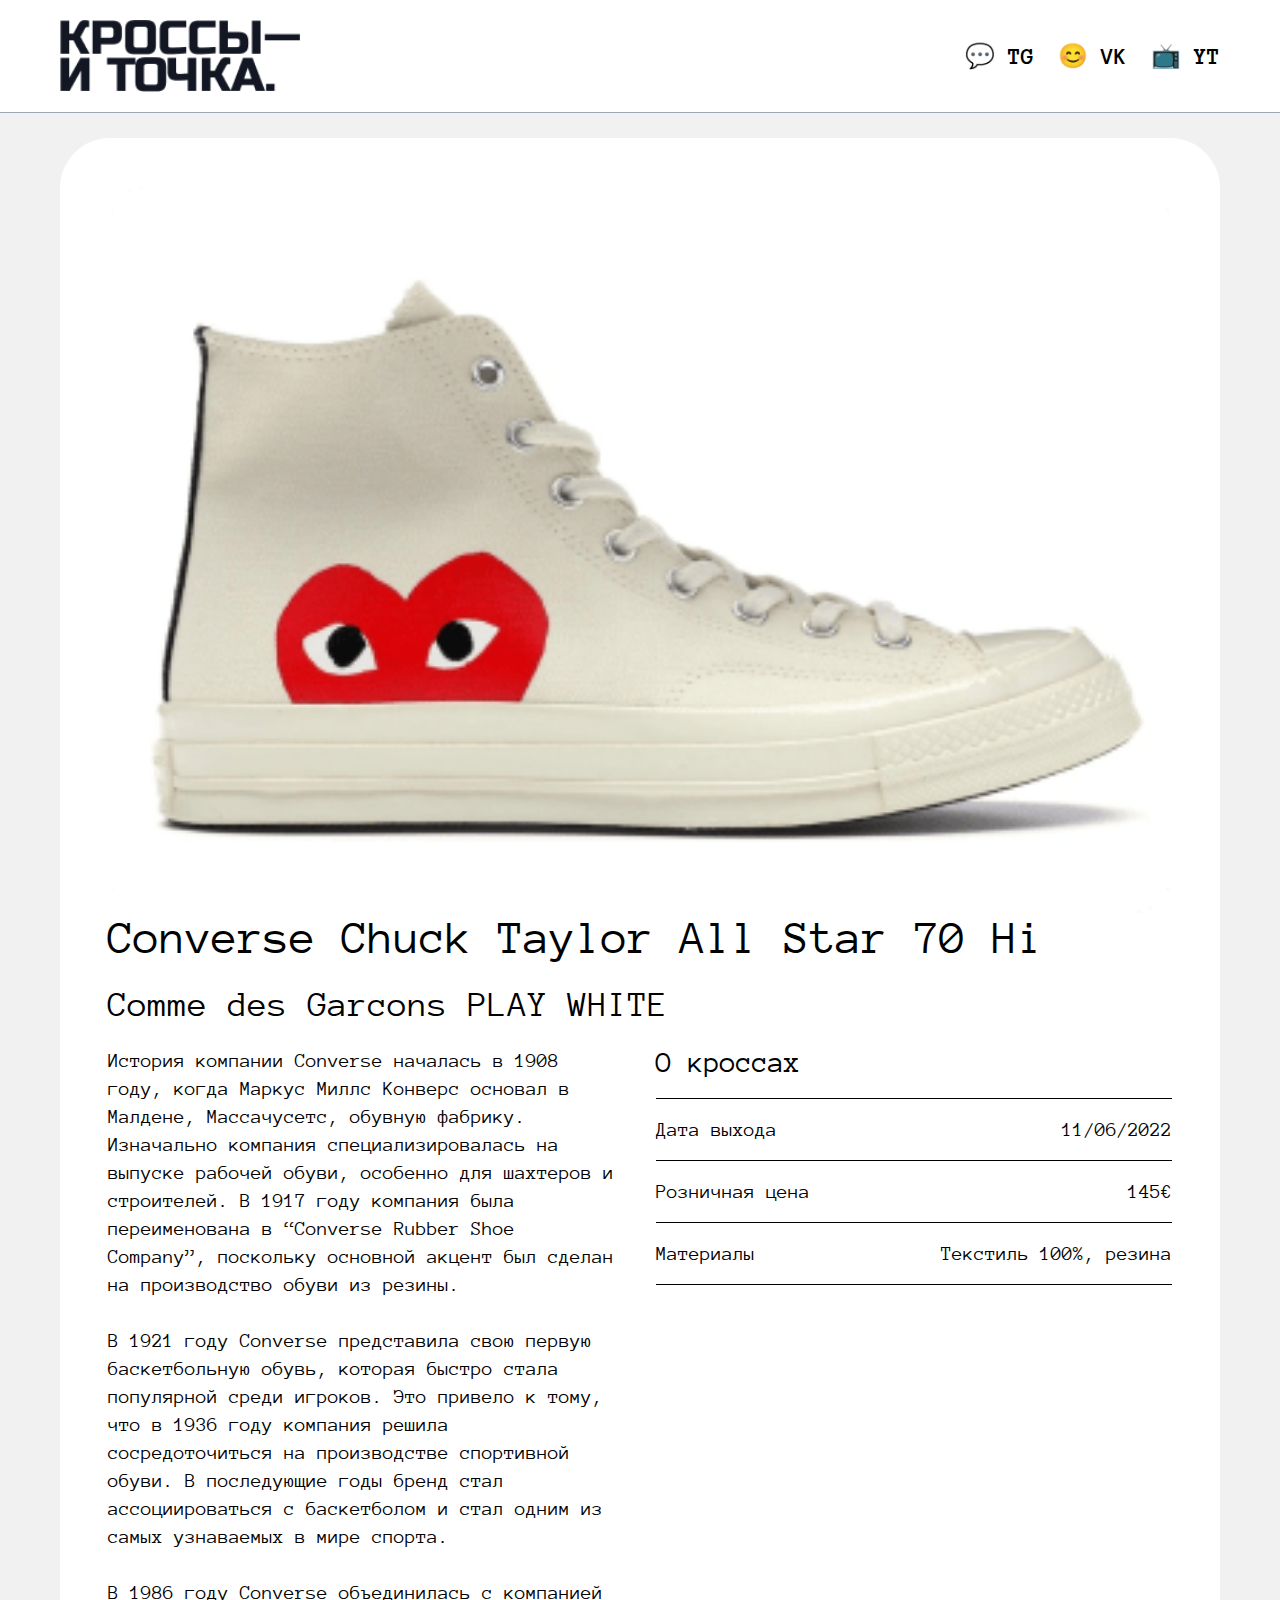
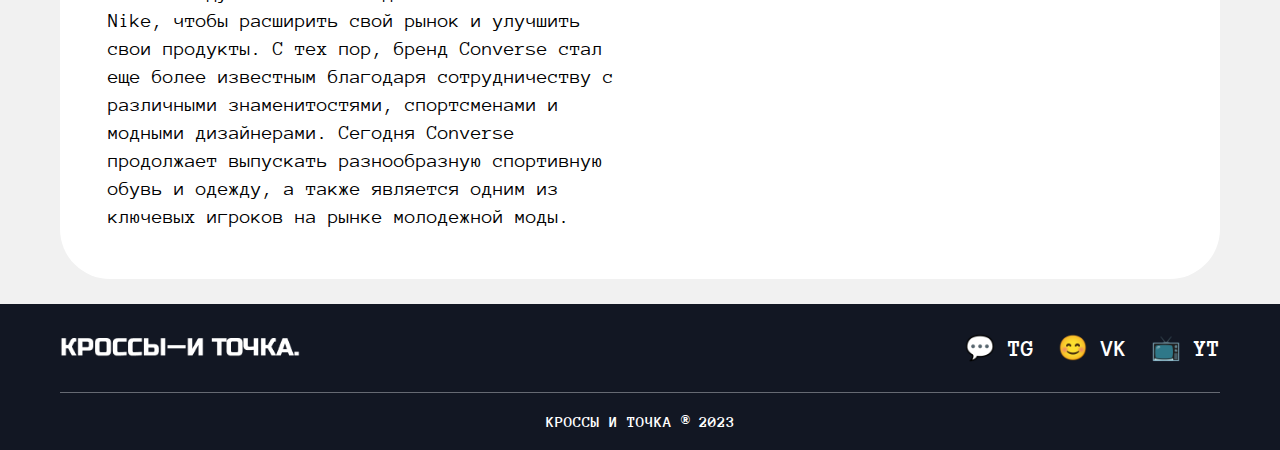
==== Pages/Sneaker_pages/ConverseWh/ConverseWH.html @ 1a1ba075 "all done except adaptive" ====
<!DOCTYPE html>
<html lang="ru">
	<head>
		<meta charset="UTF-8" />
		<meta name="viewport" content="width=device-width, initial-scale=1.0" />
		<title>Кроссы и точка</title>
		<link rel="stylesheet" href="../../../style.css" />
		<link rel="stylesheet" href="../Sneaker_pages.css" />
		<link rel="preconnect" href="https://fonts.googleapis.com" />
		<link rel="preconnect" href="https://fonts.gstatic.com" crossorigin />
		<link
			href="https://fonts.googleapis.com/css2?family=Anonymous+Pro:wght@400;700&family=Russo+One&display=swap"
			rel="stylesheet"
		/>
	</head>
	<body>
		<header class="header">
			<div class="header-container">
				<a href="../../../index.html">
					<img
						loading="lazy"
						class="logo"
						src="../../../public/images/logoBL.png"
						alt="Logo"
					/>
				</a>
				<nav>
					<ul class="links">
						<li class="link"><a href="#">💬 TG</a></li>
						<li class="link"><a href="#">😊 VK</a></li>
						<li class="link"><a href="#">📺 YT</a></li>
					</ul>
				</nav>
			</div>
		</header>
		<main class="main">
			<div class="main-wrapper sneaker_info">
				<img src="../../../public/images/converse.png" alt="Nike Dunk Low" />
				<h1>Converse Chuck Taylor All Star 70 Hi</h1>
				<h2>Comme des Garcons PLAY WHITE</h2>
				<div class="description">
					<p>
						История компании Converse началась в 1908 году, когда Маркус Миллс Конверс
						основал в Малдене, Массачусетс, обувную фабрику. Изначально компания
						специализировалась на выпуске рабочей обуви, особенно для шахтеров и
						строителей. В 1917 году компания была переименована в “Converse Rubber Shoe
						Company”, поскольку основной акцент был сделан на производство обуви из
						резины.
					</p>
					<p>
						В 1921 году Converse представила свою первую баскетбольную обувь, которая
						быстро стала популярной среди игроков. Это привело к тому, что в 1936 году
						компания решила сосредоточиться на производстве спортивной обуви. В
						последующие годы бренд стал ассоциироваться с баскетболом и стал одним из
						самых узнаваемых в мире спорта.
					</p>
					<p>
						В 1986 году Converse объединилась с компанией Nike, чтобы расширить свой
						рынок и улучшить свои продукты. С тех пор, бренд Converse стал еще более
						известным благодаря сотрудничеству с различными знаменитостями, спортсменами
						и модными дизайнерами. Сегодня Converse продолжает выпускать разнообразную
						спортивную обувь и одежду, а также является одним из ключевых игроков на
						рынке молодежной моды.
					</p>
				</div>
				<div class="sneaker_data">
					<h3>О кроссах</h3>
					<div class="characteristic">
						<p>Дата выхода</p>
						<p>11/06/2022</p>
					</div>
					<div class="characteristic">
						<p>Розничная цена</p>
						<p>145€</p>
					</div>
					<div class="characteristic">
						<p>Материалы</p>
						<p>Текстиль 100%, резина</p>
					</div>
				</div>
			</div>
		</main>
		<footer class="footer">
			<div class="footer-container">
				<div class="info">
					<a href="../../../index.html">
						<img
							loading="lazy"
							class="logo"
							src="../../../public/images/logoWH.png"
							alt="Logo"
						/>
					</a>
					<nav>
						<ul class="links">
							<li class="link"><a href="#">💬 TG</a></li>
							<li class="link"><a href="#">😊 VK</a></li>
							<li class="link"><a href="#">📺 YT</a></li>
						</ul>
					</nav>
				</div>
				<div class="law-info">
					<h3 class="lawInfo">КРОССЫ И ТОЧКА ® 2023</h3>
				</div>
			</div>
		</footer>
	</body>
</html>
---- style.css ----
*, *::after, *::before {
	margin: 0;
	padding: 0;
	box-sizing: border-box;
	font-family: 'Anonymous Pro', monospace;
}

:root {
	--bg-color: #f1f1f1;
	--footer-color: #121723;
	--screen-size: 100%;
	--transition: 1.5s cubic-bezier(0,.59,.81,.98)
}

img {
	display: block;
}

a {
	color: inherit;
	text-decoration: none;
}


li {
	list-style-type: none;
}

body {
	height: 100%;
	background-color: var(--bg-color);
}

header {
	background-color: white;
	padding: 20px 0px;
	margin-bottom: 25px;
	width: 100vw;
	border-bottom: 1px solid #a1a6b4;
}

.header-container {
	margin: 0 auto;
	display: flex;
	justify-content: space-between;
	align-items: center;
	max-width: 1160px;
}

header .links {
	display: flex;
	gap: 24px;
}

.header .link:hover {
	opacity: 0.6;
}

.link {
	font-weight: bold;
	font-size: 24px;
}

.logo {
	cursor: pointer;
	width: 240px;
}

.main h2 {
	font-family: 'Anonymous Pro', monospace;
    font-size: 48px;
	margin-bottom: 25px;
}

.main-wrapper {
	margin: 0 auto;
	max-width: 1160px;
}

.main-container {
	display: grid;
	grid-template-columns: repeat(3, 1fr);
	gap: 24px;
}

.sneaker {
	display: flex;
	flex-direction: column;
	align-items: center;
	background-color: white;
	border-radius: 12px;
	width: 371px;
	height: 100%;
	transition: transform var(--transition);
}

.sneaker:hover {
	cursor: pointer;
	box-shadow: 0px 0px 40px 15px rgba(34, 60, 80, 0.2);
	transform-style: preserve-3d;
	transform: translateZ(-55px) scale(1.05);
	will-change: transform;
}

.sneaker img {
	width: inherit;
	margin-bottom: 32px;
}

.sneaker .text {
	width: 100%;
	padding: 0 25px;
	margin-bottom: 32px;
}

.sneaker h3 {
	font-weight: bold;
	font-size: 26px;
	margin-bottom: 10px;
}

footer {
	margin-top: 25px;
	width: 100vw;
	background-color: var(--footer-color);
}

.footer-container {
	margin: 0 auto;
	max-width: 1160px;
}

footer .info {
	display: flex;
	justify-content: space-between;
	align-items: center;
	padding: 30px 0;
	border-bottom: 1px solid rgba(230, 232, 236, 0.40);;
}

footer .logo {
	font-family: 'Russo One', sans-serif;
	font-size: 42px;
	color: white;
}

footer .links {
	display: flex;
	gap: 24px;
	color: white;
}

.footer .link:hover {
	opacity: 0.8;
}

.law-info {
	display: flex;
	justify-content: center;
	padding: 20px 0;
}

.lawInfo {
	color: white;
	font-size: 16px;
}

@media screen and (768px < width < 1160px) {
	.header-container {
		max-width: 768px;
	}

	.logo {
		width: 200px;
	}

	.link {
		font-size: 20px;
	}

	.main-wrapper {
		max-width: 768px;
	}

	.main h2 {
		font-size: 40px;
	}

	.main-container {
		gap: 18px;
	}

	.sneaker {
		width: 244px;
	}

	.sneaker h3 {
		font-size: 20px;
	}

	.sneaker .text {
		padding: 0 20px;
	}

	.footer-container {
		max-width: 980px;
	}

	.footer .info {
		padding: 20px 0;
	}
}

@media screen and (425px < width <= 768px) {
	.header-container {
		max-width: 80%;
	}

	.logo {
		width: 120px;
	}

	.link {
		font-size: 16px;
	}

	.main-wrapper {
		max-width: 80%;
	}

	.main h2 {
		font-size: 20px;
	}

	.main-container {
		grid-template-columns: repeat(3, 1fr);
		gap: 12px;
	}

	.sneaker {
		width: 100%;
	}

	.sneaker h3 {
		font-size: 14px;
	}

	.sneaker p {
		font-size: 12px;
	}

	.sneaker .text {
		padding: 0 15px;
	}

	.footer-container {
		max-width: 80%;
	}

	.footer .info {
		padding: 10px 0;
	}
}

@media screen and (width <= 425px) {
	.header-container {
		max-width: 80%;
	}

	.logo {
		width: 100px;
	}

	.link {
		font-size: 12px;
	}

	.main-wrapper {
		max-width: 80%;
	}

	.main h2 {
		font-size: 20px;
	}

	.main-container {
		grid-template-columns: repeat(2, 1fr);
		gap: 12px;
	}

	.sneaker {
		width: 100%;
	}

	.sneaker h3 {
		font-size: 14px;
	}

	.sneaker p {
		font-size: 12px;
	}

	.sneaker .text {
		padding: 0 15px;
	}

	.footer-container {
		max-width: 80%;
	}

	.footer .info {
		padding: 10px 0;
	}
}
---- Pages/Sneaker_pages/Sneaker_pages.css ----
.sneaker_info {
	display: grid;
	grid-template-columns: 1fr 1fr;
	grid-template-rows: 1fr auto auto auto;
	column-gap: 32px;
	background-color: white;
	padding: 48px;
	border-radius: 50px;
}

.sneaker_info img {
	grid-column-start: 1;
	grid-column-end: 3;
	width: 100%;
}

.sneaker_info h1, .sneaker_info h2 {
	grid-column-start: 1;
	grid-column-end: 3;
	height: fit-content;
}

.sneaker_info h1 {
	font-size: 48px;
	font-weight: 400;
	margin-bottom: 24px;
}

.sneaker_info h2 {
	font-size: 36px;
	font-weight: 400;
	margin-bottom: 24px;
}

.sneaker_info .description {
	display: flex;
	flex-direction: column;
	gap: 28px;
}

.sneaker_info .description p {
	font-size: 20px;
	font-weight: 400;
	line-height: 1.4;
}

.sneaker_data h3 {
	font-size: 30px;
	font-weight: 400;
	padding: 0 0 20px;
	border-bottom: 1px solid black;
}

.sneaker_data .characteristic {
	display: flex;
	justify-content: space-between;
	padding: 20px 0;
	border-bottom: 1px solid black;
}

.sneaker_data .characteristic p {
	font-size: 20px;
	font-weight: 400;
}
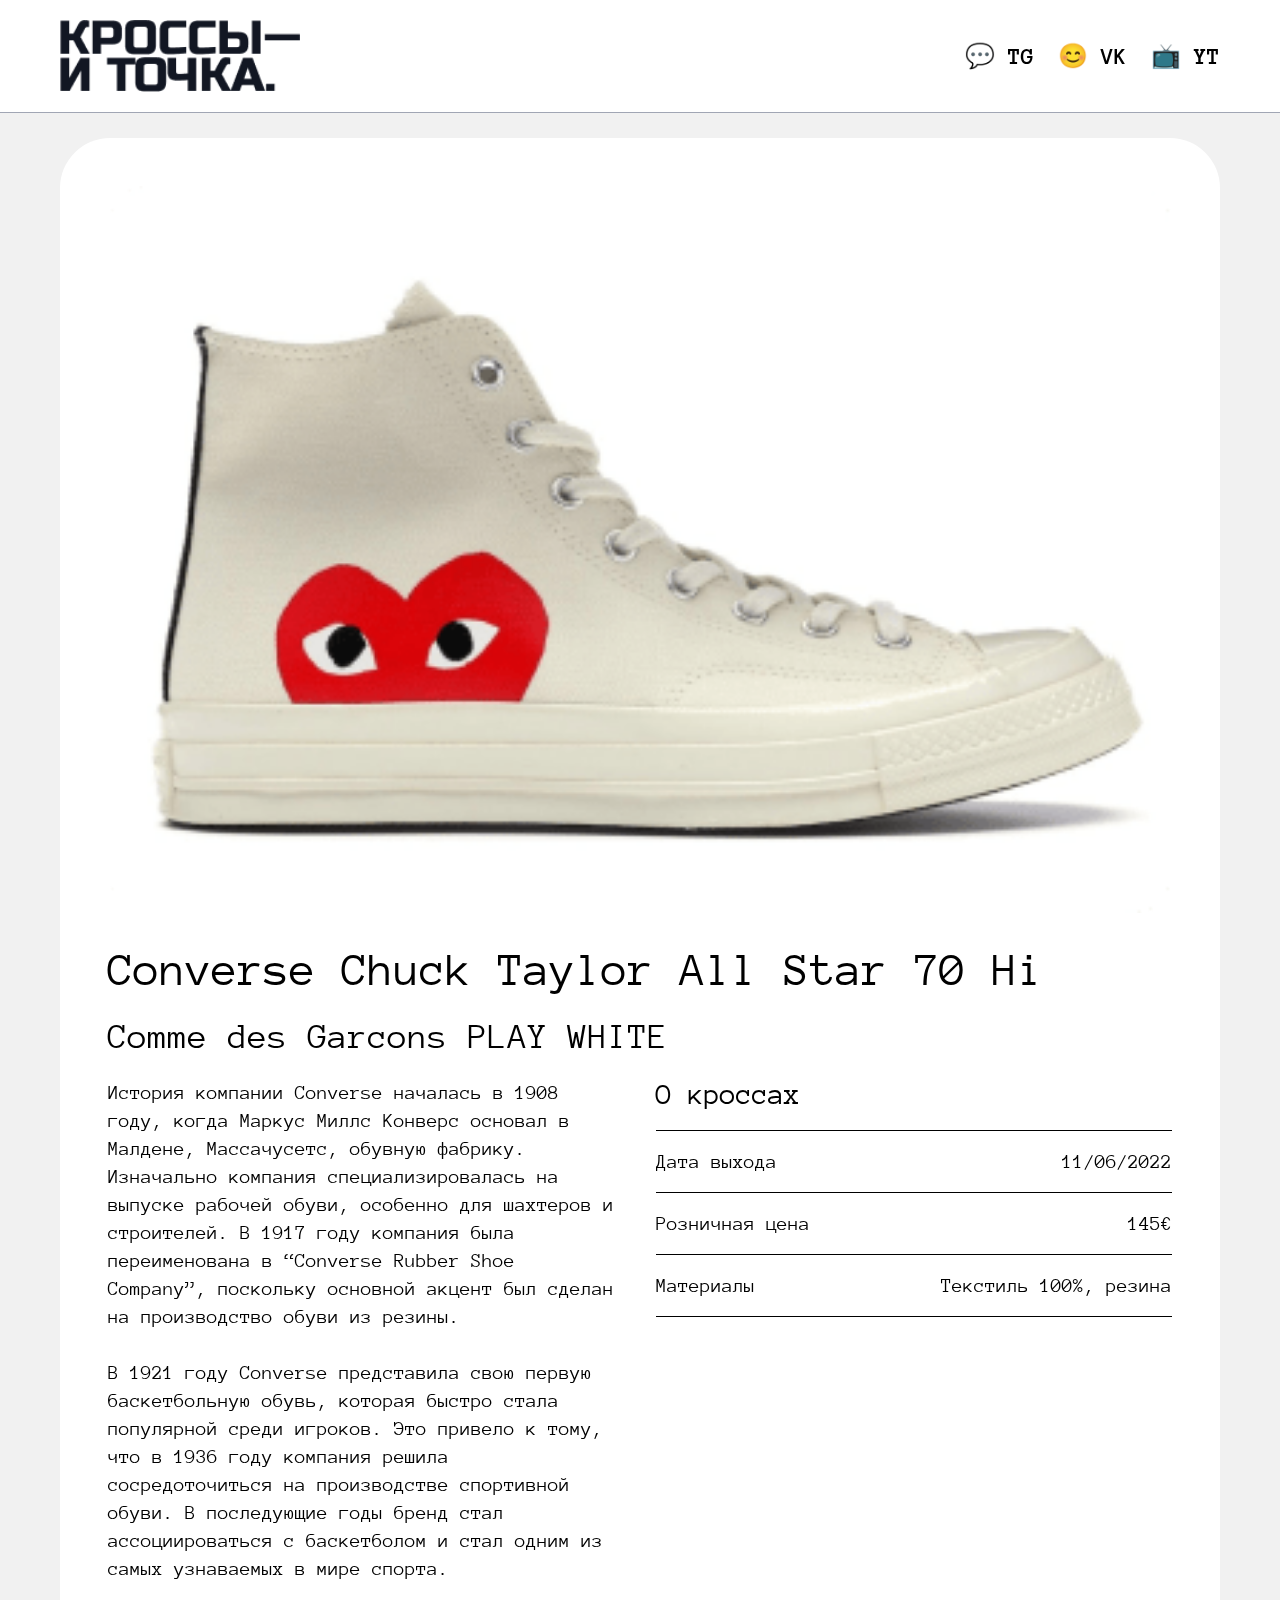
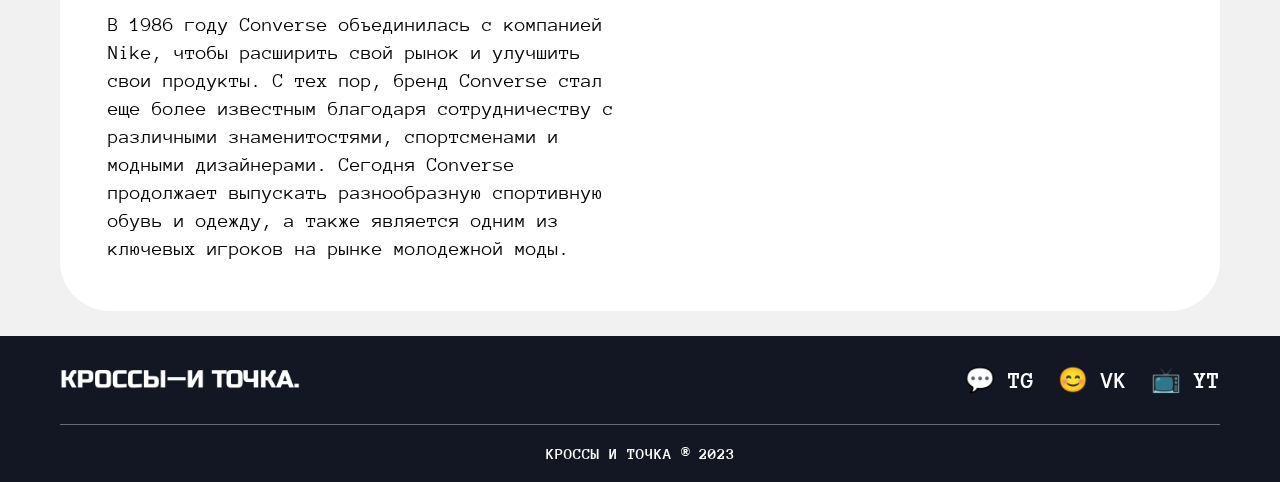
==== commit e6b51bee: "Adaptive design Debug" ====
--- a/Pages/Sneaker_pages/ConverseWh/ConverseWH.html
+++ b/Pages/Sneaker_pages/ConverseWh/ConverseWH.html
@@ -12,6 +12,7 @@
 			href="https://fonts.googleapis.com/css2?family=Anonymous+Pro:wght@400;700&family=Russo+One&display=swap"
 			rel="stylesheet"
 		/>
+		<script src="../../../app.js" defer></script>
 	</head>
 	<body>
 		<header class="header">
--- a/style.css
+++ b/style.css
@@ -27,7 +27,7 @@
 }
 
 body {
-	height: 100%;
+	height: 100vh;
 	background-color: var(--bg-color);
 }
 
@@ -165,150 +165,69 @@
 	font-size: 16px;
 }
 
-@media screen and (768px < width < 1160px) {
+@media all and (width <= 380px) {
+	.header {
+		padding: 24px;
+	}
+
 	.header-container {
-		max-width: 768px;
-	}
-
-	.logo {
-		width: 200px;
+		flex-direction: column;
+	}
+
+	.header-container .logo {
+		width: 215px;
+		margin-bottom: 24px;
+	}
+
+	.links {
+		gap: 24px;
 	}
 
 	.link {
 		font-size: 20px;
+		font-weight: 700;
 	}
 
 	.main-wrapper {
-		max-width: 768px;
+		max-width: 343px;
+		margin: 0 auto;
 	}
 
 	.main h2 {
-		font-size: 40px;
+		font-size: 32px;
+		font-weight: 700;
+		line-height: 100%; 
 	}
 
 	.main-container {
-		gap: 18px;
+		grid-template-columns: 1fr;
 	}
 
 	.sneaker {
-		width: 244px;
+		width: 100%;
 	}
 
 	.sneaker h3 {
 		font-size: 20px;
-	}
-
-	.sneaker .text {
-		padding: 0 20px;
+		font-weight: 700;
+		margin-bottom: 12px;
+	}
+
+	.sneaker p {
+		font-size: 14px;
+		font-weight: 400;
 	}
 
 	.footer-container {
-		max-width: 980px;
-	}
-
-	.footer .info {
-		padding: 20px 0;
-	}
-}
-
-@media screen and (425px < width <= 768px) {
-	.header-container {
-		max-width: 80%;
-	}
-
-	.logo {
-		width: 120px;
-	}
-
-	.link {
-		font-size: 16px;
-	}
-
-	.main-wrapper {
-		max-width: 80%;
-	}
-
-	.main h2 {
-		font-size: 20px;
-	}
-
-	.main-container {
-		grid-template-columns: repeat(3, 1fr);
-		gap: 12px;
-	}
-
-	.sneaker {
-		width: 100%;
-	}
-
-	.sneaker h3 {
-		font-size: 14px;
-	}
-
-	.sneaker p {
-		font-size: 12px;
-	}
-
-	.sneaker .text {
-		padding: 0 15px;
-	}
-
-	.footer-container {
-		max-width: 80%;
-	}
-
-	.footer .info {
-		padding: 10px 0;
-	}
-}
-
-@media screen and (width <= 425px) {
-	.header-container {
-		max-width: 80%;
-	}
-
-	.logo {
-		width: 100px;
-	}
-
-	.link {
-		font-size: 12px;
-	}
-
-	.main-wrapper {
-		max-width: 80%;
-	}
-
-	.main h2 {
-		font-size: 20px;
-	}
-
-	.main-container {
-		grid-template-columns: repeat(2, 1fr);
-		gap: 12px;
-	}
-
-	.sneaker {
-		width: 100%;
-	}
-
-	.sneaker h3 {
-		font-size: 14px;
-	}
-
-	.sneaker p {
-		font-size: 12px;
-	}
-
-	.sneaker .text {
-		padding: 0 15px;
-	}
-
-	.footer-container {
-		max-width: 80%;
-	}
-
-	.footer .info {
-		padding: 10px 0;
+		max-width: 343px;
+	}
+
+	.footer-container .info {
+		flex-direction: column;
+	}
+
+	.footer-container .logo {
+		width: 300px;
+		margin-bottom: 32px;
 	}
 }--- a/Pages/Sneaker_pages/Sneaker_pages.css
+++ b/Pages/Sneaker_pages/Sneaker_pages.css
@@ -11,6 +11,7 @@
 .sneaker_info img {
 	grid-column-start: 1;
 	grid-column-end: 3;
+	margin-bottom: 32px;
 	width: 100%;
 }
 
@@ -36,6 +37,7 @@
 	display: flex;
 	flex-direction: column;
 	gap: 28px;
+	line-height: 24px;
 }
 
 .sneaker_info .description p {
@@ -47,7 +49,7 @@
 .sneaker_data h3 {
 	font-size: 30px;
 	font-weight: 400;
-	padding: 0 0 20px;
+	padding-bottom: 20px;
 	border-bottom: 1px solid black;
 }
 
@@ -61,4 +63,43 @@
 .sneaker_data .characteristic p {
 	font-size: 20px;
 	font-weight: 400;
+}
+
+@media all and (width <= 380px) {
+	.sneaker_info {
+		grid-template-rows: repeat(5, auto);
+		grid-template-columns: 1fr;
+		gap: 0;
+		padding: 24px;
+	}
+
+	.sneaker_info h1 {
+		width: inherit;
+		font-size: 32px;
+	}
+
+	.sneaker_info h2 {
+		font-size: 20px;
+	}
+
+	.sneaker_info .description {
+		margin-bottom: 32px;
+	}
+
+	.sneaker_info .description p {
+		font-size: 16px;
+		line-height: 24px;
+	}
+
+	.sneaker_data {
+		grid-column-start: 1;
+	}
+
+	.sneaker_data h3 {
+		font-size: 24px;
+	}
+
+	.sneaker_data .characteristic p {
+		font-size: 16px;
+	}
 }